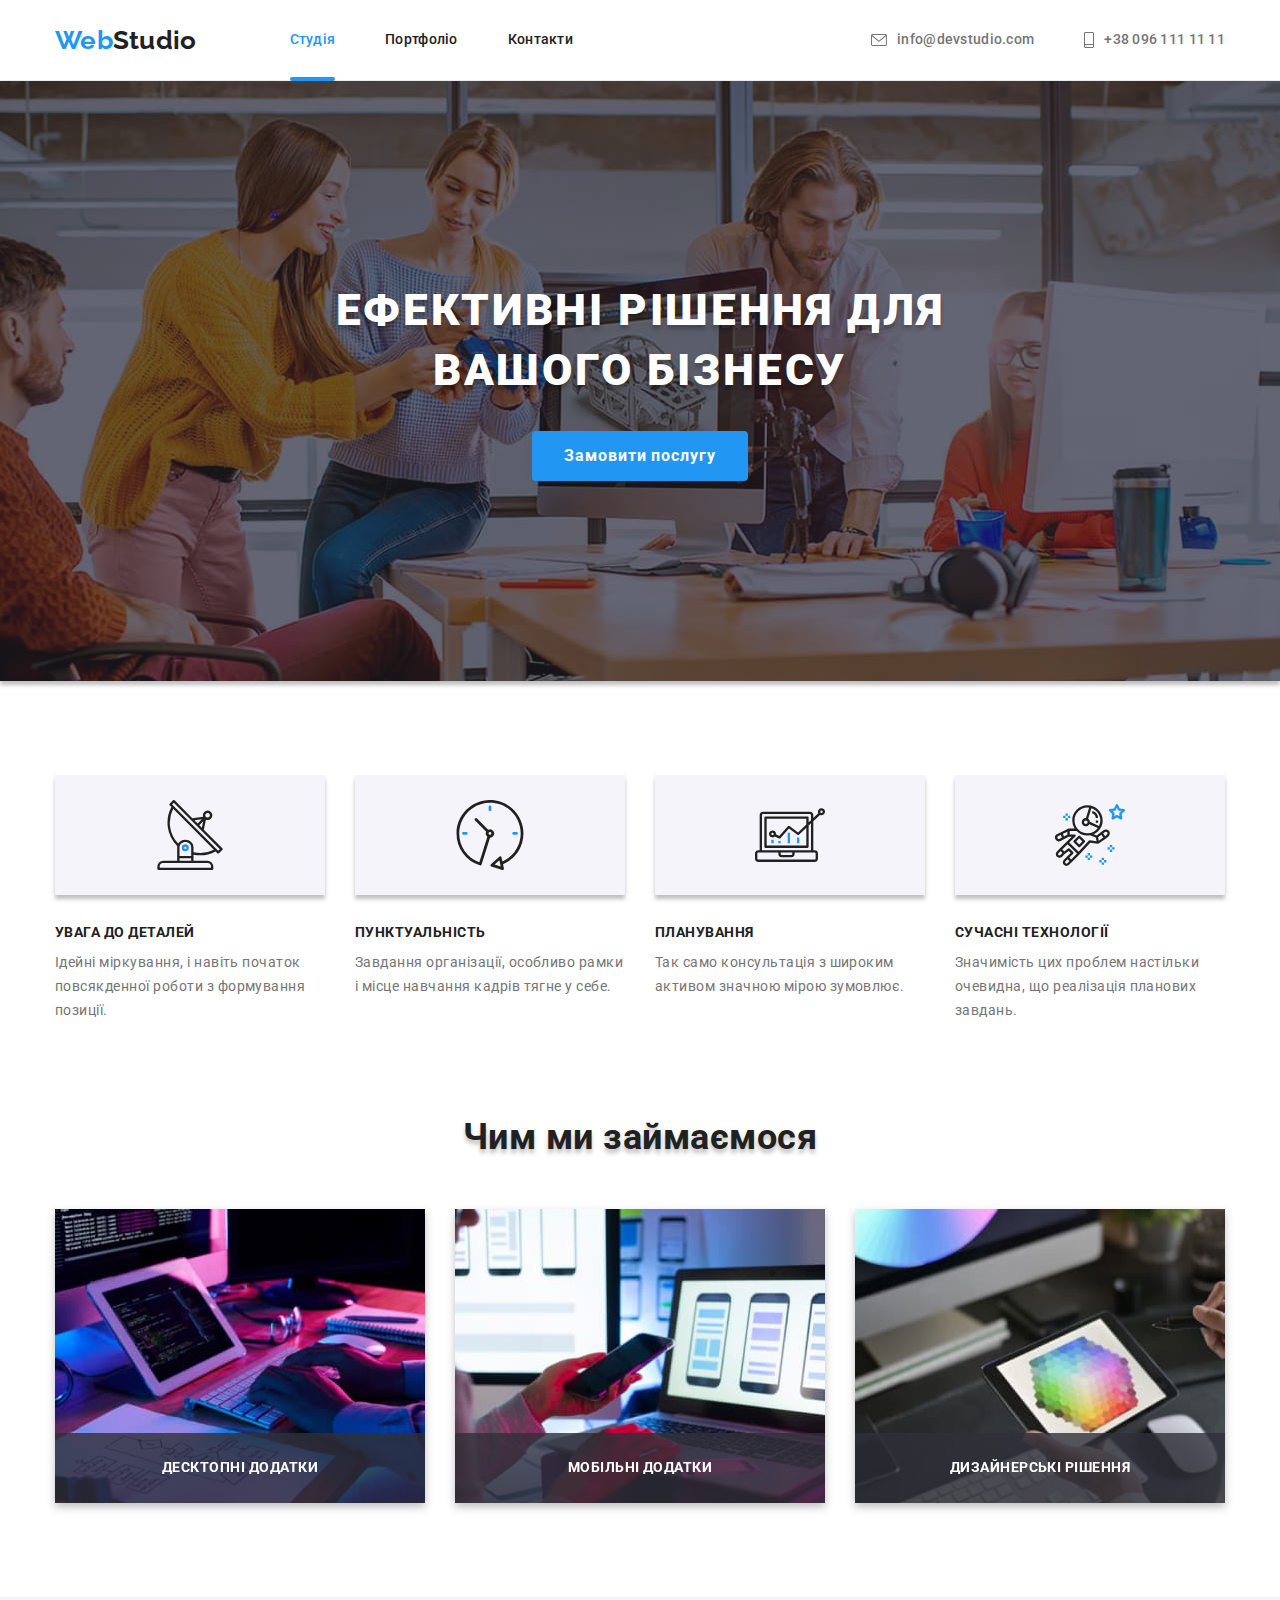
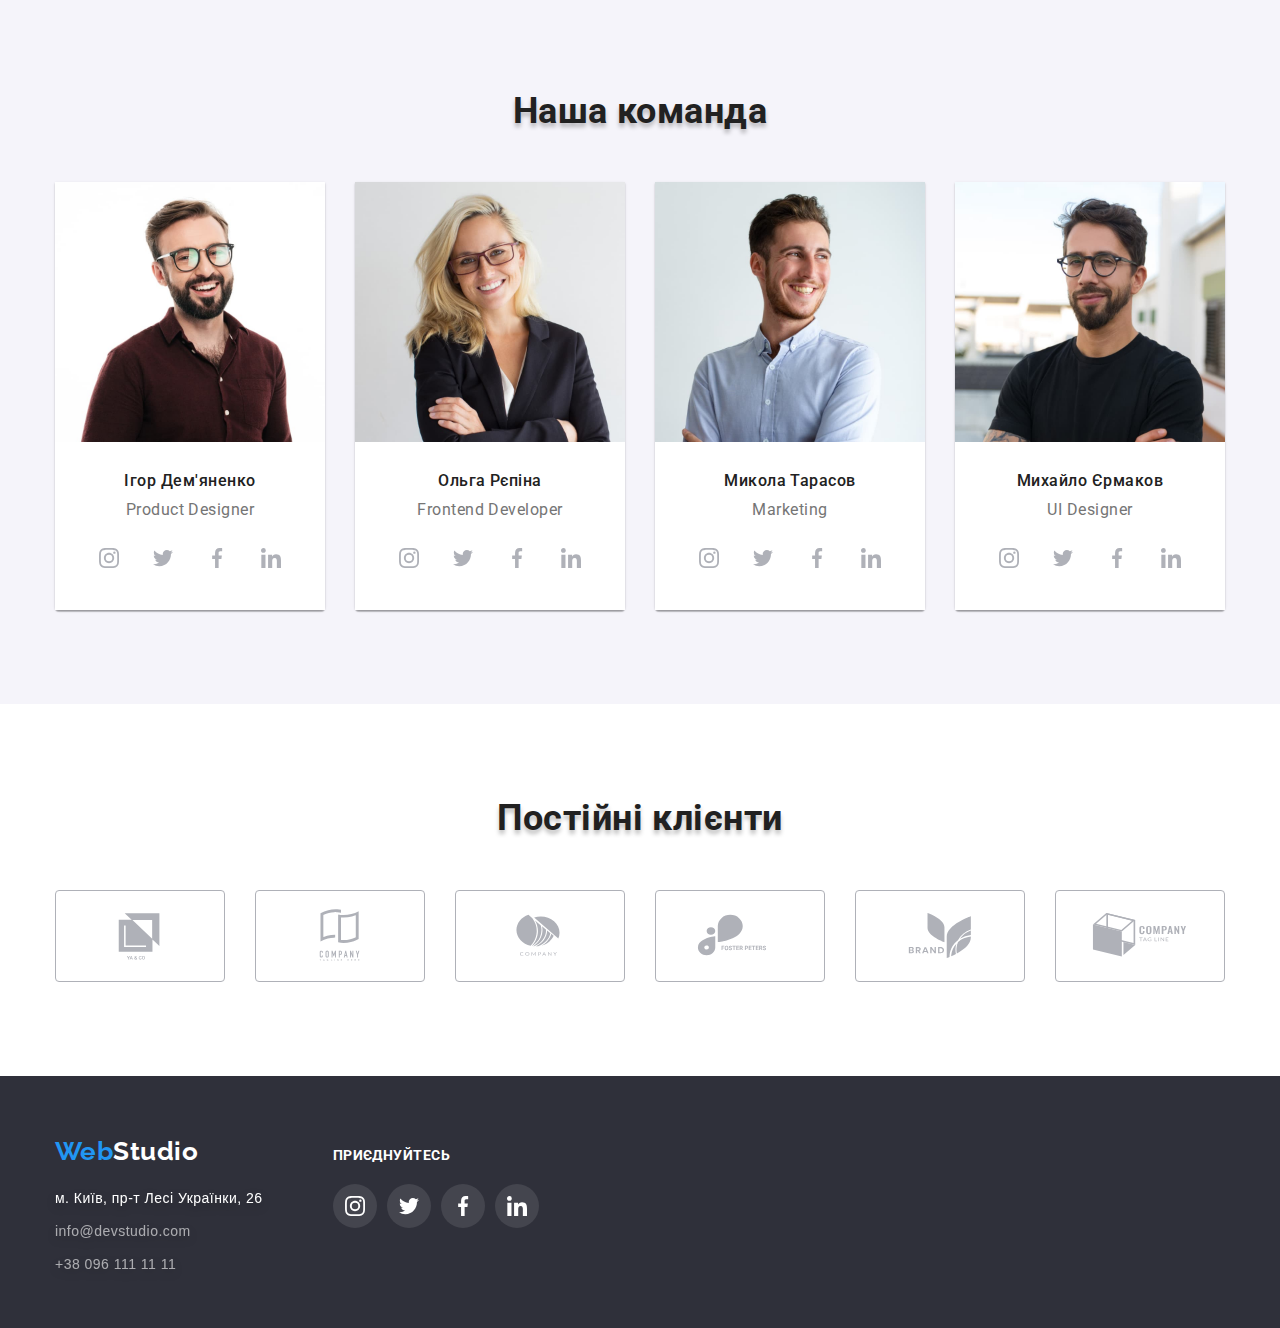
==== index.html @ 57068b39 "Initial commit" ====
<!DOCTYPE html>
<html lang="uk">

<head>
    <meta charset="UTF-8">
    <meta http-equiv="X-UA-Compatible" content="IE=edge">
    <meta name="viewport" content="width=device-width, initial-scale=1.0">
    <title>WebStudio</title>
    <link href="https://fonts.googleapis.com/css2?family=Raleway:wght@700&family=Roboto:wght@400;500;700;900&display=swap" rel="stylesheet">
    <link rel="stylesheet" href="https://cdnjs.cloudflare.com/ajax/libs/modern-normalize/1.1.0/modern-normalize.min.css">
    <link rel="stylesheet" href="./css/styles.css">
</head>

<body class="body">

    <!-- header -->
    <header class="header page-header">
        <div class="container main-header">
        <nav class="header-nav">
            <a href="index.html" lang="en" class="logo logo-header link"> <span class="logo-color">Web</span>Studio</span> </a>
            <ul class="header-list list">
                <li class="item"><a href="index.html" class="nav-link link current"> Студія </a> </li>
                <li class="item"><a href="portfolio.html" class="nav-link link"> Портфоліо </a> </li>
                <li class="item"><a href="" class="nav-link link"> Контакти </a> </li>
            </ul>
        </nav>

        <ul class="header-contact list">
            <li class="header-address">
                <a class="address-link link" href="mailto:info@devstudio.com"> <svg class="address-picture" width="16px" height="12px"> <use href="./images/icons.svg#icon-envelope-1"></use></svg> info@devstudio.com </a> 
            </li>
            <li class="header-address"> <a class="address-link link" href="tel:+380961111111"> <svg class="address-picture" width="10px" height="16px"> <use href="./images/icons.svg#icon-smartphone-1"> </use></svg> +38 096 111 11 11 </a> </li>
        </ul>
        </div>
    </header>

    <!-- main -->
    <main>

        <!-- hero section-->
        <section class="hero overlay">
                <h1 class="hero-title"> Ефективні рішення для вашого бізнесу </h1>
                <button class="button button-studio" type="button" data-modal-open> Замовити послугу </button>
                <div class="backdrop is-hidden" data-modal> 
                    <div class="modal"> 
                        <button data-modal-close class="icon-button"> <svg class="hero-button">
                            <use  href="./images/icons.svg#icon-close"> </use>
                        </svg> </button>
                    </div>
                </div>
        </section>
           
        <!-- feature section-->
        <section class="section">
            <div class="container">
            <h2 class="visually-hidden" > Особливості </h2>

            <ul class="features-list list">
                <li>
                    <div class="features-icon">
                        <svg class="icons-features"> 
                            <use href="./images/icons.svg#icon-antenna" ></use>
                        </svg>
                    </div>
                    <h3 class="section-title title"> УВАГА ДО ДЕТАЛЕЙ </h3>
                    <p class="features-text"> Ідейні міркування, і навіть початок повсякденної роботи з формування позиції.</p>
                </li>

                <li>
                    <div class="features-icon"> 
                        <svg class="icons-features"> 
                            <use href="./images/icons.svg#icon-clock" ></use>
                        </svg>
                    </div>
                    <h3 class="section-title title"> ПУНКТУАЛЬНІСТЬ </h3>
                    <p class="features-text"> Завдання організації, особливо рамки і місце навчання кадрів тягне у себе.</p>
                </li>

                <li>
                    <div class="features-icon"> 
                        <svg class="icons-features"> 
                            <use href="./images/icons.svg#icon-diagram" ></use>
                        </svg>
                    </div>
                    <h3 class="section-title title"> ПЛАНУВАННЯ </h3>
                    <p class="features-text"> Так само консультація з широким активом значною мірою зумовлює.</p>
                </li>

                <li>
                    <div class="features-icon"> 
                        <svg class="icons-features"> 
                            <use href="./images/icons.svg#icon-astronaut" ></use>
                        </svg>
                    </div>
                    <h3 class="section-title title"> СУЧАСНІ ТЕХНОЛОГІЇ </h3>
                    <p class="features-text"> Значимість цих проблем настільки очевидна, що реалізація планових завдань.</p>
                </li>
            </ul>
        </div>
        </section>

        <!-- what_we_do section-->
        <section class="section nopadding">
            <div class="container">
            <h2 class="title title-section"> Чим ми займаємося </h2>

            <ul class="list example-section">
                <li class="example-list"> 
                    <div class="card-thumb"> 
                        <img src="./images/studio/what_we_do/box1/box1.jpg" alt="програмування" width="370"> 
                        <div class="example-thumb first-thumb">
                            <p class="text-thumb">Десктопні додатки</p>
                        </div>
                    </div>
                </li>
                <li class="example-list"> <img src="./images/studio/what_we_do/box2/box2.jpg" alt="веб-дизайн" width="370">   
                    <div class="example-thumb second-thumb">
                        <p class="text-thumb">Мобільні додатки</p>
                    </div> </li>
                <li class="example-list"> <img src="./images/studio/what_we_do/box3/box3.jpg" alt="створення веб-продуктів" width="370">
                    <div class="example-thumb last-thumb">
                        <p class="text-thumb">Дизайнерські рішення</p>
                    </div>
                </li>
            </ul>
        </div>
        </section>

        <!-- team section-->
        <section class="section section-team">
            <div class="container cards-list-item">
                <h2 class="title title-section"> Наша команда </h2>
                <ul class="cards-list list">
                    <li class="cards-item"> 
                        <img class="cards-image" src="./images/studio/our_team/team_card1/card1.jpg" alt="" width="270">
                       <div class="cards-team"> 
                            <h3 class="title"> Ігор Дем'яненко </h3>
                            <p lang="en" class="card-text"> Product Designer </p>
                            <ul class="list cards-icon">
                                <li class="icon-link"> 
                                    <a class="link link-icon" href=""> 
                                        <svg class="social-link"> 
                                            <use href="./images/icons.svg#icon-instagram" ></use>
                                        </svg>
                                    </a> 
                                </li>
                                <li class="icon-link"> 
                                    <a class="link link-icon" href=""> 
                                        <svg class="social-link"> 
                                            <use href="./images/icons.svg#icon-twitter" ></use>
                                        </svg>
                                    </a> 
                                </li>
                                <li class="icon-link"> 
                                    <a class="link link-icon" href="">  
                                        <svg class="social-link"> 
                                            <use href="./images/icons.svg#icon-facebook" ></use>
                                        </svg>
                                    </a>
                                </li>
                                <li class="icon-link"> 
                                    <a class="link link-icon" href=""> 
                                        <svg class="social-link"> 
                                            <use href="./images/icons.svg#icon-linkedin" ></use>
                                        </svg>
                                    </a>
                                </li>
                            </ul>
                        </div>
                    </li>

                    <li class="cards-item"> <img class="cards-image src=" src="./images/studio/our_team/team_card2/card2.jpg" alt="" width="270">
                        <div class="cards-team">
                            <h3 class="title"> Ольга Рєпіна </h3>
                            <p lang="en" class="card-text"> Frontend Developer </p>
                            <ul class="list cards-icon">
                                <li class="icon-link"> 
                                    <a class="link link-icon" href=""> 
                                        <svg class="social-link"> 
                                            <use href="./images/icons.svg#icon-instagram" ></use>
                                        </svg>
                                    </a> 
                                </li>
                                <li class="icon-link"> 
                                    <a class="link link-icon" href=""> 
                                        <svg class="social-link"> 
                                            <use href="./images/icons.svg#icon-twitter" ></use>
                                        </svg>
                                    </a> 
                                </li>
                                <li class="icon-link"> 
                                    <a class="link link-icon" href="">  
                                        <svg class="social-link"> 
                                            <use href="./images/icons.svg#icon-facebook" ></use>
                                        </svg>
                                    </a>
                                </li>
                                <li class="icon-link"> 
                                    <a class="link link-icon" href=""> 
                                        <svg class="social-link"> 
                                            <use href="./images/icons.svg#icon-linkedin" ></use>
                                        </svg>
                                    </a>
                                </li>
                            </ul>
                        </div>
                    </li>

                    <li class="cards-item"> <img class="cards-image src=" src="./images/studio/our_team/team_card3/card3.jpg" alt="" width="270">
                         <div class="cards-team">
                            <h3 class="title"> Микола Тарасов </h3>
                            <p lang="en" class="card-text"> Marketing </p>
                            <ul class="list cards-icon">
                                <li class="icon-link"> 
                                    <a class="link link-icon" href=""> 
                                        <svg class="social-link"> 
                                            <use href="./images/icons.svg#icon-instagram" ></use>
                                        </svg>
                                    </a> 
                                </li>
                                <li class="icon-link"> 
                                    <a class="link link-icon" href=""> 
                                        <svg class="social-link"> 
                                            <use href="./images/icons.svg#icon-twitter" ></use>
                                        </svg>
                                    </a> 
                                </li>
                                <li class="icon-link"> 
                                    <a class="link link-icon" href="">  
                                        <svg class="social-link"> 
                                            <use href="./images/icons.svg#icon-facebook" ></use>
                                        </svg>
                                    </a>
                                </li>
                                <li class="icon-link"> 
                                    <a class="link link-icon" href=""> 
                                        <svg class="social-link"> 
                                            <use href="./images/icons.svg#icon-linkedin" ></use>
                                        </svg>
                                    </a>
                                </li>
                            </ul>
                        </div>
                    </li>

                    <li class="cards-item"> <img class="cards-image src=" src="./images/studio/our_team/team_card4/card4.jpg" alt="" width="270">
                        <div class="cards-team">
                            <h3 class="title"> Михайло Єрмаков </h3>
                            <p lang="en" class="card-text"> UI Designer </p>
                            <ul class="list cards-icon">
                                <li class="icon-link"> 
                                    <a class="link link-icon" href=""> 
                                        <svg class="social-link"> 
                                            <use href="./images/icons.svg#icon-instagram" ></use>
                                        </svg>
                                    </a> 
                                </li>
                                <li class="icon-link"> 
                                    <a class="link link-icon" href=""> 
                                        <svg class="social-link"> 
                                            <use href="./images/icons.svg#icon-twitter" ></use>
                                        </svg>
                                    </a> 
                                </li>
                                <li class="icon-link"> 
                                    <a class="link link-icon" href="">  
                                        <svg class="social-link"> 
                                            <use href="./images/icons.svg#icon-facebook" ></use>
                                        </svg>
                                    </a>
                                </li>
                                <li class="icon-link"> 
                                    <a class="link link-icon" href=""> 
                                        <svg class="social-link"> 
                                            <use href="./images/icons.svg#icon-linkedin" ></use>
                                        </svg>
                                    </a>
                                </li>
                            </ul>
                        </div>
                    </li>
                </ul>
            </div>
        </section>

        <!-- client-section -->
        <section class="section section-client">
            <div class="container"> 
                <h2 class="client-title title-section title"> Постійні клієнти </h2>    
                <ul class="client-icon list">
                    <li class="icon-list"> 
                        <a class="client-icon-link" href="">
                            <svg class="client-item"> 
                                <use href="./images/icons.svg#icon-logo"></use>
                            </svg> 
                        </a>
                        </li>
                        <li class="icon-list"> 
                            <a class="client-icon-link" href="">
                                <svg class="client-item"> 
                                    <use href="./images/icons.svg#icon-logo-1"></use>
                                </svg> 
                            </a>
                        </li>
                        <li class="icon-list"> 
                            <a class="client-icon-link" href="">
                                <svg class="client-item"> 
                                    <use href="./images/icons.svg#icon-logo-2"></use>
                                </svg> 
                            </a>
                        </li>
                        <li class="icon-list"> 
                            <a class="client-icon-link" href="">
                                <svg class="client-item"> 
                                    <use href="./images/icons.svg#icon-logo-3"></use>
                                </svg> 
                            </a>
                        </li>
                        <li class="icon-list"> 
                            <a class="client-icon-link" href="">
                                <svg class="client-item"> 
                                    <use href="./images/icons.svg#icon-logo-4"></use>
                                </svg> 
                            </a>
                        </li>
                        <li class="icon-list"> 
                            <a class="client-icon-link" href="">
                                <svg class="client-item"> 
                                    <use href="./images/icons.svg#icon-logo-5"></use>
                                </svg> 
                            </a>
                        </li>
                </ul>        
            </div>
    </main>

    <!-- footer -->
    <footer class="footer">
        <div class="container container-footer">
            <div>
                <a href="./index.html" class="logo link"> <span class="logo-color">Web</span>Studio </a>
                <address class="adress">
                    <ul class="address-list list">
                        <li> <a class="address-map link" href="https://goo.gl/maps/RR3H3Hqk2sEJXV397" target="_blank"
                                rel="noopener noreferrer nofollow">
                                м. Київ, пр-т Лесі Українки, 26 </a>
                        </li>
                        <li> <a class="address-contact link" href="mailto:info@devstudio.com" target="_blank"
                                rel="noopener noreferrer nofollow">
                                info@devstudio.com </a>
                        </li>
                        <li> <a class="address-contact link" href="tel:+380961111111"> +38 096 111 11 11 </a> </li>
                    </ul>
                </address>
            </div>
            <div class="footer-social">
                <strong class="footer-title"> приєднуйтесь </strong>
                <ul class="list cards-icon">
                    <li class="icon-link"> 
                        <a class="link link-icon" href=""> 
                            <svg class="social-link"> 
                                <use href="./images/icons.svg#icon-instagram" ></use>
                            </svg>
                        </a> 
                    </li>
                    <li class="icon-link"> 
                        <a class="link link-icon" href=""> 
                            <svg class="social-link"> 
                                <use href="./images/icons.svg#icon-twitter" ></use>
                            </svg>
                        </a> 
                    </li>
                    <li class="icon-link"> 
                        <a class="link link-icon" href="">  
                            <svg class="social-link"> 
                                <use href="./images/icons.svg#icon-facebook" ></use>
                            </svg>
                        </a>
                    </li>
                    <li class="icon-link"> 
                        <a class="link link-icon" href=""> 
                            <svg class="social-link"> 
                                <use href="./images/icons.svg#icon-linkedin" ></use>
                            </svg>
                        </a>
                    </li>
                </ul>
            </div>
       </div>
    </footer>
    <script src="./js/modal.js"></script>
</body>

</html>
---- css/styles.css ----
:root {
    /* Политра цветов */
    --primary-text-color: #757575;
    --title-text-color: #212121;
    --accent-color: #2196F3;
    --white-color: #FFFFFF;
    --background-portfolio: #F5F5F5;
    --white-color-next: #EEEEEE;
    --also-white: #F5F4FA;
    --black-color: #000000;
    --background-footer-header: #2F303A;
    --line-header-line: #ECECEC;
}

/* общие */
.list {
    list-style: none;
    margin: 0;
    padding: 0;
}

.link {
    text-decoration: none;
}   

.link-example {
    color: var(--primary-text-color);
    display: block;
    transition: box-shadow 250ms cubic-bezier(0.4, 0, 0.2, 1); 
}

.link-example:hover,
.link-example:focus {
    box-shadow: 0px 1px 1px rgba(0, 0, 0, 0.12), 0px 4px 4px rgba(0, 0, 0, 0.06), 1px 4px 6px rgba(0, 0, 0, 0.16);
}

.link-example:hover .backdrop-card,
.link-example:focus .backdrop-card {
transform: translateY(0%);
}


body {
    background: var(--white-color);
    color: var(--primary-text-color);
   
    font-family: Roboto, sans-serif;
    letter-spacing: 0.03em;
}

h1, h2, h3, h4, h5, h6 {
    margin: 0;
}

p {
    margin: 0;
}

.visually-hidden {
    position: absolute;
    width: 1px;
    height: 1px;
    margin: -1px;
    border: 0;
    padding: 0;
    
    white-space: nowrap;
    clip-path: inset(100%);
    clip: rect(0 0 0 0);
    overflow: hidden;
  }

/* logo  */
.logo {
    color: var(--white-color);
    font-family: Raleway, sans-serif;
    font-weight: 700;
    font-size: 26px;
    line-height: 1.19;
    transition: text-shadow 250ms cubic-bezier(0.4, 0, 0.2, 1);
}

.logo:hover,
.logo:focus {
    text-shadow: 0px 4px 4px rgba(0, 0, 0, 0.25);
}

.logo-color {
    color: var(--accent-color);
}

.logo-header {
    color: var(--title-text-color);
    margin-right: 93px;
}

/* button */
.button {
    color: var(--white-color);
    background-color: var(--accent-color);
    cursor: pointer;
    border-radius: 4px;
    border: none;
    padding: 10px 32px;

    font-family: inherit;
    font-weight: 700;
    font-size: 16px;
    line-height: 1.87;
    letter-spacing: 0.06em;
    min-width: 216px;
    text-align: center;

    /* ПОХОДУ НАЙДО УКАЗАТЬ СТРОЧНО-БЛОЧНІЙ ЕЛЕМЕНТ, ДИВОМ ОБЕРНУТЬ СТРОЧНУЮ КНОПКУ? */
}

.button-primary {
    background-color: var(--also-white);
    color: var(--title-text-color);
    cursor: pointer;

    font-family: inherit; 
    font-family: Roboto, sans-serif;
    font-weight: 500;
    font-size: 16px;
    line-height: 1.62;
    border-radius: 4px;
    padding: 6px 22px;
    border: none;
    margin-left: 8px;
    display: block;

    transition: color 250ms cubic-bezier(0.4, 0, 0.2, 1),
                background-color 250ms cubic-bezier(0.4, 0, 0.2, 1),
                box-shadow 250ms cubic-bezier(0.4, 0, 0.2, 1);
}

.first-primary-button {
    margin-left: 0px;
}

/* .filters-button:nth-child(3) {
    min-width: 73px;
}
.button-primary:nth-child(2) {
    min-width: 125px;
}
.button-primary:nth-child(3) {
    width: 112px;
}
.button-primary:nth-child(4) {
    min-width: 103px;
}
.button-primary:nth-child(5) {
    min-width: 130px;
} */

.button-primary:hover, 
.button-primary:focus {
    color: var(--white-color);
    background-color: var(--accent-color);
    box-shadow: 0px 1px 1px rgba(0, 0, 0, 0.12), 0px 4px 4px rgba(0, 0, 0, 0.06), 1px 4px 6px rgba(0, 0, 0, 0.16);
}

/* Web-Studio */
.container {
    width: 1200px;
    padding-left: 15px;
    padding-right: 15px;
    margin-left: auto;
    margin-right: auto;
    
}

/* header */
.header {  
    font-weight: 500;
    font-size: 14px;
    line-height: 1.14;
    letter-spacing: 0.02em;
    border-bottom: 1px solid #ECECEC;
}
 
.header-nav {
    display: flex;
    align-items: center;
}

.main-header {
    display: flex; 
}

.header-list {
    display: flex;
}

.header-list .item {
    margin-right: 50px;
}

.header-list .item:last-child {
    margin-right: 0px;
}

.header .current {
    color: var(--accent-color)
}

.item {
    position: relative;
}

.header .current::after { 
    position: absolute;
    border: 2px solid var(--accent-color);
    width: 100%;
    content: " ";
    border-radius: 2px;
    left: 0;
    bottom: -1px;
}

.nav-link:hover,
.nav-link:focus {
    color: var(--accent-color);
    text-shadow: 0px 4px 4px rgba(0, 0, 0, 0.25);
}

.nav-link {
    color: var(--title-text-color);
    display: block;
    padding-top: 32px;
    padding-bottom: 32px;

    transition: color 250ms cubic-bezier(0.4, 0, 0.2, 1),
    text-shadow 250ms cubic-bezier(0.4, 0, 0.2, 1);
}

.header-contact {
    display: flex;
    margin-left: auto;
}

.header-contact li+li {
    margin-left: 50px;
}

.address-link {
    display: flex;
    padding-top: 32px;
    padding-bottom: 32px;
    align-items: center;
    justify-content: center;
    color: var(--primary-text-color);

    transition: color 250ms cubic-bezier(0.4, 0, 0.2, 1),
                fill 250ms cubic-bezier(0.4, 0, 0.2, 1),
                text-shadow 250ms cubic-bezier(0.4, 0, 0.2, 1);
}

.address-picture {
    margin-right: 10px;
    fill: currentColor;
}

.address-link:hover,
.address-link:focus {
    fill: var(--accent-color);
    color: var(--accent-color);
    text-shadow: 0px 4px 4px rgba(0, 0, 0, 0.25);
}

.icon-button {
    width: 30px;
    height: 30px;

    border: 1px solid rgba(0, 0, 0, 0.1);
    border-radius: 50%;
    
    display: flex;
    align-items: center;
    justify-content: center;
    background-color: var(--white-color);

    transition: box-shadow 250ms cubic-bezier(0.4, 0, 0.2, 1);
}

.icon-button:hover,
.icon-button:focus {
    box-shadow: 0px 1px 3px rgba(0, 0, 0, 0.12), 0px 1px 1px rgba(0, 0, 0, 0.14), 0px 2px 1px rgba(0, 0, 0, 0.2);
}

.hero-button {
    width: 30px;
    height: 30px;
}

/* main-studio */

.section .nomargin {
    margin-top: 0px;
}

.section {
    padding-bottom: 94px;
    padding-top: 94px; 
}

/* hero-section */

.hero {
    background-color: var(--background-footer-header);
    height: 600px;
    text-align: center;
    padding-top: 200px;
    padding-bottom: 200px;
    box-shadow: 0px 4px 4px rgba(0, 0, 0, 0.25);
}

.overlay {
    max-width: 1600px;
    min-height: 600px;
    margin-left: auto;
    margin-right: auto;
    background-image: linear-gradient(
        to right,
        rgba(47, 48, 58, 0.4),
        rgba(47, 48, 58, 0.4)
    ),
    url("../images/photo_hero.jpg");
    background-repeat: no-repeat;
    background-position: center;
    background-size: cover;
    
}

.hero .hero-title {

    font-family: Roboto, sans-serif;
    color: var(--white-color);
   
    font-weight: 900;
    font-size: 44px;
    line-height: 1.36;
    letter-spacing: 0.06em;
    text-transform: uppercase; 
    
    margin-left: auto;
    margin-right: auto;
    max-width: 696px;
    margin-top: 0;
    margin-bottom: 30px;

    text-shadow: 0px 4px 4px rgba(0, 0, 0, 0.25);
}


.button-studio {
    transition: filter 250ms cubic-bezier(0.4, 0, 0.2, 1);;
}

.button-studio:hover,
.button-studio:focus {
    filter: drop-shadow(0px 4px 4px rgba(0, 0, 0, 0.25));
}

/* features */

.features-icon {
    display: flex;
    align-items: center;
    justify-content: center;
    background-color: var(--also-white);
    width: 270px;
    height: 120px;
    margin-bottom: 30px;
    box-shadow: 0px 4px 4px rgba(0, 0, 0, 0.25);
}

.icons-features {
    width: 70px;
    height: 70px;
}

.features-list .title {
    color: var(--title-text-color);
    font-weight: 700;
    font-size: 14px;
    line-height: 1.14;
    text-transform: uppercase;
}

.features-text {
font-size: 14px;
line-height: 1.71;
margin: 0;
}

.section-title {
    margin-top: 0;
    margin-bottom: 10px;
}


.features-list {
    display: flex;
}

.features-list li {
    min-width: 270px;
}

.features-list li+li {
    margin-left:30px;
}

/*  what_we_do section */

.nopadding {
    padding-top: 0px;
}

.section .title-section {
    color: var(--title-text-color);
    font-weight: 700;
    font-size: 36px;
    line-height: 1.16;
    text-align: center;

    margin-top: 0;
    margin-bottom: 50px;

    text-shadow: 0px 4px 4px rgba(0, 0, 0, 0.25);
}

.example-section {
    display: flex;
}
.example-section li+li {
    margin-left: 30px;
}

.example-section img {
    display: block;
}

.example-list {
    filter: drop-shadow(0px 4px 4px rgba(0, 0, 0, 0.25));
}

.example-thumb {
    position: absolute;
    left: 0;
    bottom: 0px;
    background-color: rgba(47, 48, 58, 0.8);
    height: 70px;
    width: 100%;
}

.first-thumb {
    display: flex;
    justify-content: center;
    align-items: center;
}

.second-thumb {
    display: flex;
    justify-content: center;
    align-items: center;
}

.last-thumb {
    display: flex;
    justify-content: center;
    align-items: center;
}




.text-thumb {
    color: var(--white-color) ;
    font-weight: 700;
    font-size: 14px;
    line-height: 1.14;
    text-transform: uppercase;
}

/* team section */

.section-team {
    background-color: var(--also-white);
    text-align: center;
}

.cards-list {
display: flex;
}

.cards-list img {
    display: block;
}

.cards-list-item li+li {
    margin-left:30px;    
}

.cards-team {
    padding: 30px 32px 30px 32px;
    background-color: #FFFFFF;
}


.cards-list .title {
    color: var(--title-text-color);
    font-weight: 500;
    font-size: 16px;
    line-height: 1.18;
    margin-bottom: 10px;
}

.card-text {
    font-size: 16px;
    line-height: 1.18;
    text-align: center;
    padding:0;
    margin:0;
    margin-bottom: 16px;
}

.cards-item {
    box-shadow: 0px 1px 3px rgba(0, 0, 0, 0.12), 0px 1px 1px rgba(0, 0, 0, 0.14), 0px 2px 1px rgba(0, 0, 0, 0.2);
border-radius: 0px 0px 4px 4px;
}

.cards-icon {
    display: flex;
}

.link-icon {
    display: flex;
    align-items: center;
    justify-content: center;
    height: 44px;
    width: 44px;
    fill: #AFB1B8;
    border-radius: 50%;

    transition: background-color 250ms cubic-bezier(0.4, 0, 0.2, 1),
                fill 250ms cubic-bezier(0.4, 0, 0.2, 1),
                filter 250ms cubic-bezier(0.4, 0, 0.2, 1);
    
}

.link-icon:hover, 
.link-icon:focus {
    background-color: #2196F3;
    fill: #FFFFFF;
    filter: drop-shadow(0px 4px 4px rgba(0, 0, 0, 0.25));
}

.icon-link {
    width: 44px;
    height: 44px;
}

.cards-icon li+li {
    margin-left: 10px;
}

.social-link {
    width: 20px;
    height: 20px;
    color: currentColor;
}

/* client */

.client-icon {
    display: flex;
    justify-content: space-between;
}

.icon-list:hover,
.icon-list:focus {
    box-shadow: 0px 4px 4px rgba(0, 0, 0, 0.25);
}

.icon-list {
    width: 170px;
    height: 92px;
transition: box-shadow 250ms cubic-bezier(0.4, 0, 0.2, 1);;
}

.client-icon-link {
    display: flex;
    align-items: center;
    height: 92px;
    justify-content: center;

    border: 1px solid #AFB1B8;
    border-radius: 4px;
    color: #AFB1B8;

    transition: color 250ms cubic-bezier(0.4, 0, 0.2, 1),
                fill 250ms cubic-bezier(0.4, 0, 0.2, 1),
                border-color 250ms cubic-bezier(0.4, 0, 0.2, 1);
}

.client-item {
    width: 106px;
    height: 60px;
    fill: currentColor;
}

.client-icon-link:hover,
.client-icon-link:focus {
    color: var(--accent-color);
    fill: var(--accent-color);
    border-color: var(--accent-color);
}


/* main portfolio */

.portfolio-filters {
    display: flex;
    justify-content: center;
    margin-bottom: 50px;
}

.portfolio-list {
    display: flex;
    flex-wrap: wrap;
}

.portfolio-list img {
    display: block;
}

.portfolio-list .card-title {
    color: var(--title-text-color);
    font-weight: 700;
    font-size: 18px;
    line-height: 2;
    letter-spacing: 0.06em;
    margin-top: 0px;
}

.portfolio-card {
    margin-right: 30px;
    margin-bottom: 30px;
}

.cards {
    height: 110px;
}

.portfolio-card:nth-child(3n) {
    margin-right: 0px;
}

.portfolio-card:nth-last-child(-n+3) {
    margin-bottom: 0;
}

.card-title {
    margin-bottom: 4px;
}

.portfolio-card .card-text {
    font-size: 16px;
    line-height: 1.87;
    text-align: left;
}

.portfolio-card .cards {
    padding: 20px 24px;
    border: 1px solid #EEEEEE;
    border-top: none;
}

/* footer */
.container-footer {
    display: flex;
    align-items: baseline;
}

.footer-title {
    color: var(--white-color);
    font-weight: 700;
    font-size: 14px;
    line-height: 1.14;
    text-transform: uppercase;
    display: block;
    margin-bottom: 20px;

}

.footer-social {
    margin-left:70px;
}

.footer {
    background-color: var(--background-footer-header);
    height: 252px;
    padding-top: 60px;
    padding-bottom: 60px;
}

.adress {
    font-style: normal;
    font-family: Robota, sans-serif;
    font-weight: 400;
    font-size: 14px;
    line-height: 1.71;

    margin-top: 20px;
}

.adress li+li {
margin-top: 9px;
}

.address-list {
    filter: drop-shadow(0px 4px 4px rgba(0, 0, 0, 0.25));
}

.address-list .link {
    transition: color 250ms cubic-bezier(0.4, 0, 0.2, 1);
}

.address-list .link:hover,
.address-list .link:focus {
    color: var(--accent-color);
}

.footer .address-map {
    color: var(--white-color);
}

.address-contact {
    color: rgba(255, 255, 255, 0.6);
}

.footer-social .link-icon {
    background-color: rgba(255, 255, 255, 0.1);
    fill: var(--white-color);
}

.footer-social .link-icon:hover,
.footer-social .link-icon:focus {
    background-color: var(--accent-color);
}

.backdrop {
  position: fixed;
  top: 0px;
  left: 0px;
  width: 100%;
  height: 100%;
  background-color: rgba(0, 0, 0, 0.2);
  opacity: 1;

  transition: opacity 250ms cubic-bezier(0.4, 0, 0.2, 1), visibility 250ms cubic-bezier(0.4, 0, 0.2, 1); 
  z-index: 1;

}

.backdrop.is-hidden {
opacity: 0;
pointer-events: none;
visibility: hidden;
}

.backdrop.is-hidden .modal {
    transform: translate(-50%, -50%) scale(1.3);
}

.modal {
    position: absolute;
    left: 50%;
    top: 50%;

    filter: drop-shadow(0px 4px 4px rgba(0, 0, 0, 0.25));

    min-height: 581px;
    min-width: 528px;
    padding: 15px;

    background-color: var(--white-color);

    padding-left: 490px;
    padding-right: 8px;
    padding-top: 8px;
    transform: translate(-50%, -50%) scale(1);
    
    transition: transform 250ms cubic-bezier(0.4, 0, 0.2, 1);
}

.card-thumb {
   position: relative;
   overflow: hidden;
}

.backdrop-card {
    position: absolute;
    top: 0;
    left: 0;

    transform: translateY(105%);

    width: 370px;
    height: 294px;

    background-color: rgba(33, 150, 243, 0.9);
    transition: transform 250ms cubic-bezier(0.4, 0, 0.2, 1);
}

.backdrop-card p {
    font-weight: 400;
    font-size: 18px;
    line-height: 1.55;
    letter-spacing: 0.03em;
    color: #FFFFFF;

    padding: 63px 24px;
}
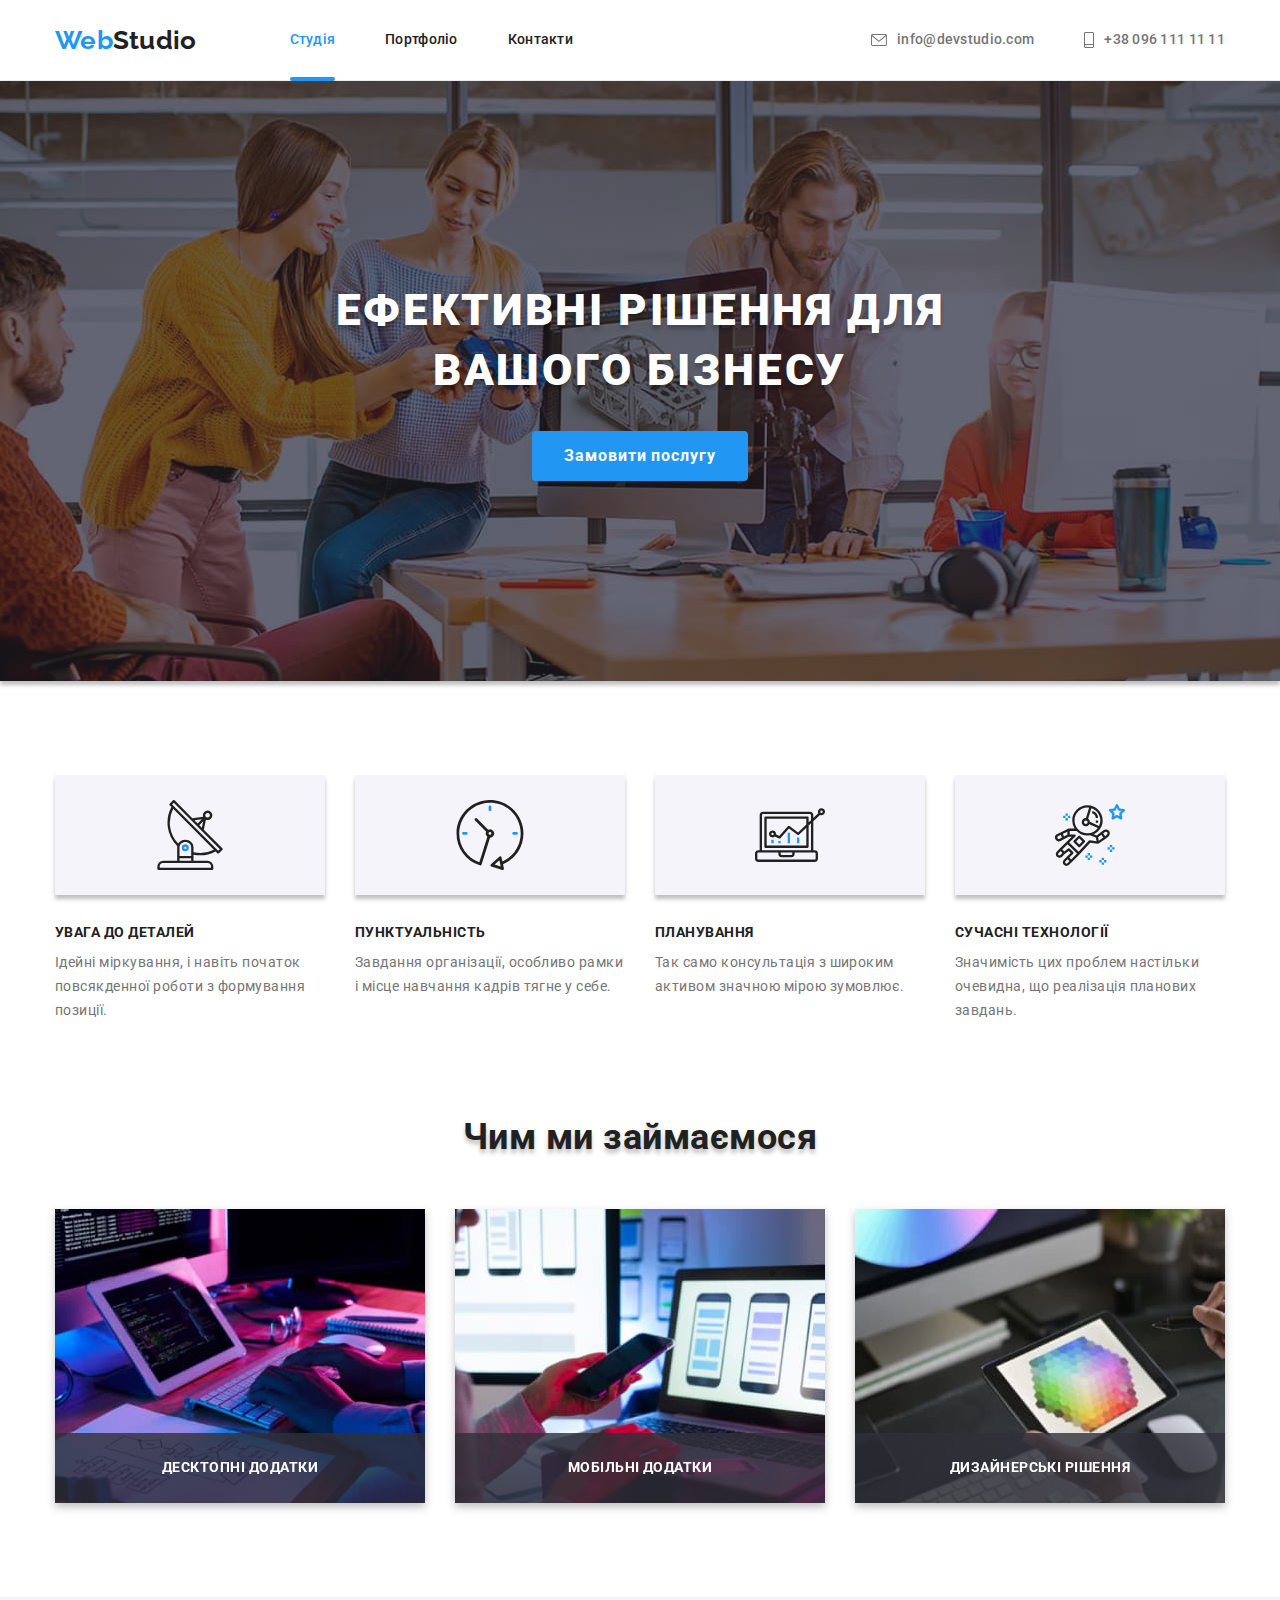
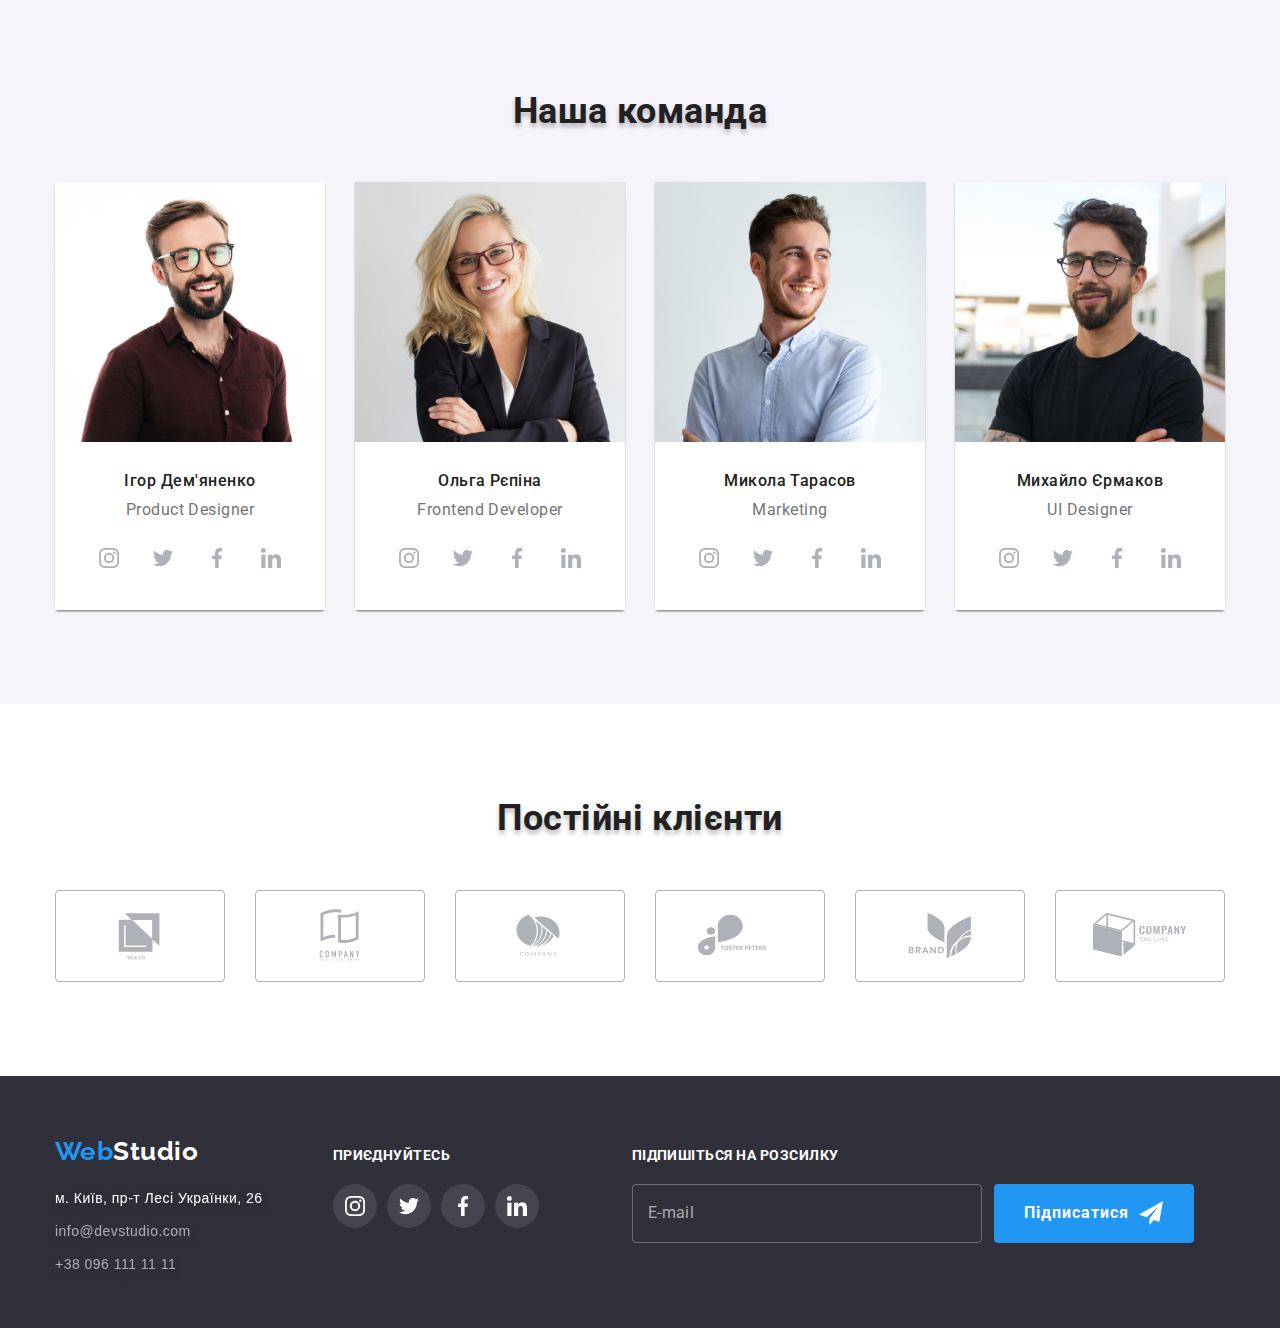
==== commit 2365cf5a: "html" ====
--- a/index.html
+++ b/index.html
@@ -46,6 +46,65 @@
                         <button data-modal-close class="icon-button"> <svg class="hero-button">
                             <use  href="./images/icons.svg#icon-close"> </use>
                         </svg> </button>
+                        <form>
+                        <div class="modal-form">
+                            <strong class="form-title"> Залиште свої дані, ми вам передзвонимо </strong>
+                            
+                            <ul class="inputs-modal">
+                           
+                                <li class="modal-list">
+                                    <label class="form-label unselected"  > Ім'я 
+                                    <input type="name" class="form-input"/>
+                                    <svg class="icon-label">
+                                        <use href="./images/icons.svg#icon-person-black" >
+                                        </use> </svg>
+                                    </label>
+                                </li> 
+                                      
+                                <li class="modal-list">
+                                     <label class="form-label unselected"> Телефон 
+                                    <input type="tel" class="form-input"/>
+                                    <svg class="icon-label">
+                                        <use href="./images/icons.svg#icon-phone-black" >
+                                        </use> </svg>
+                                    </label>
+                                </li> 
+
+                                <li class="modal-list">
+                                     <label class="form-label unselected"> Пошта 
+                                    <input type="email" class="form-input"/>
+                                    <svg class="icon-label">
+                                        <use href="./images/icons.svg#icon-email-black" >
+                                        </use> </svg>
+                                    </label>
+                                </li> 
+
+                                <li class="modal-list modal-list-last"> 
+                                    <label for="comment" class="form-label form-label-comment unselected"> Коментар </label>
+                                    <textarea class="form-comment" name="comment" id="comment" placeholder="Введіть текст" ></textarea>
+                                </li> 
+
+                                <div class="form-checkbox">
+                                    <label  class="modal-checkbox unselected" for="policy">
+                                    <input type="checkbox" name="checkbox" value="checkbox" id="policy" class="checkbox" />
+                                    <span class="checkbox-svg">  
+                                            <svg class="checkbox-icon">
+                                                <use href="./images/icons.svg#icon-icon-check"></use>
+                                            </svg> 
+                                    </span>
+                                    Погоджуюся з розсилкою та приймаю 
+                                    <a class="list checkbox-link" href=""> Умови договору </a>
+                                    </label> 
+                                    
+                                </div>
+                              
+
+                                <button type="submit" class="second-hero-button">Відправити </button>
+                                
+                            </ul>
+                        </form>
+                        </div>
+                    
                     </div>
                 </div>
         </section>
@@ -386,6 +445,21 @@
                     </li>
                 </ul>
             </div>
+
+    <!-- form -->
+    <div class="footer-form"> 
+        <strong class="footer-title"> Підпишіться на розсилку </strong>
+        <div class="footer-send-item">
+            <input type="email" name="mail"  id="mail" class="footer-input" placeholder=" "/>  
+            <label for="mail" class="footer-label"> E-mail </label>
+            <button class="button-footer" type="submit"> Підписатися <svg class="footer-send-icon">
+                <use href="./images/icons.svg#icon-send"></use>
+            </svg> </button>
+         </div>
+    </div>
+    
+</div>
+</footer>
        </div>
     </footer>
     <script src="./js/modal.js"></script>
--- a/css/styles.css
+++ b/css/styles.css
@@ -13,6 +13,7 @@
 }
 
 /* общие */
+
 .list {
     list-style: none;
     margin: 0;
@@ -271,8 +272,12 @@
 }
 
 .icon-button {
+    position: absolute;
     width: 30px;
     height: 30px;
+    top: 8px;
+    right: 8px;
+
 
     border: 1px solid rgba(0, 0, 0, 0.1);
     border-radius: 50%;
@@ -282,17 +287,22 @@
     justify-content: center;
     background-color: var(--white-color);
 
-    transition: box-shadow 250ms cubic-bezier(0.4, 0, 0.2, 1);
+    transition: box-shadow 250ms cubic-bezier(0.4, 0, 0.2, 1), fill 250ms cubic-bezier(0.4, 0, 0.2, 1);
 }
 
 .icon-button:hover,
 .icon-button:focus {
     box-shadow: 0px 1px 3px rgba(0, 0, 0, 0.12), 0px 1px 1px rgba(0, 0, 0, 0.14), 0px 2px 1px rgba(0, 0, 0, 0.2);
+    fill: #2196F3;
 }
 
 .hero-button {
     width: 30px;
     height: 30px;
+}
+
+.icon-button:hover > .hero-button {
+    cursor: pointer;
 }
 
 /* main-studio */
@@ -356,7 +366,7 @@
 
 
 .button-studio {
-    transition: filter 250ms cubic-bezier(0.4, 0, 0.2, 1);;
+    transition: filter 250ms cubic-bezier(0.4, 0, 0.2, 1);
 }
 
 .button-studio:hover,
@@ -701,6 +711,111 @@
     margin-left:70px;
 }
 
+.footer-form {
+    margin-left: 93px;
+    
+}
+
+.button-footer {
+    color: var(--white-color);
+    background-color: var(--accent-color);
+    cursor: pointer;
+    border-radius: 4px;
+    border: none;
+    padding: 10px 28px;
+
+    font-family: inherit;
+    font-weight: 700;
+    font-size: 16px;
+    line-height: 1.87;
+    letter-spacing: 0.06em;
+    min-width: 200px;
+    text-align: center;
+    margin-left: 12px;
+    display: flex;
+    justify-content: center;
+    align-items: center;
+}
+
+.second-hero-button {
+    color: var(--white-color);
+    background-color: var(--accent-color);
+    cursor: pointer;
+    border-radius: 4px;
+    border: none;
+    padding-top: 10px;
+    padding-bottom: 10px;
+    margin-top: 30px;
+
+    font-family: inherit;
+    font-weight: 700;
+    font-size: 16px;
+    line-height: 1.87;
+    letter-spacing: 0.06em;
+    min-width: 200px;
+    text-align: center;
+    margin-left: auto;
+    margin-right: auto;
+    display: flex;
+    justify-content: center;
+    align-items: center;
+}
+
+.button-footer:hover,
+.button-footer:focus {
+    box-shadow: 0px 1px 3px rgba(0, 0, 0, 0.12), 0px 1px 1px rgba(0, 0, 0, 0.14), 0px 2px 1px rgba(0, 0, 0, 0.2);
+}
+
+.footer-send-item {
+display: flex;
+flex-wrap: wrap;
+position: relative;
+}
+
+.footer-send-item input {
+    width: 350px;
+    padding-left: 16px;
+    padding-top: 15px;
+    padding-bottom: 15px;
+    border: 1px solid rgba(255, 255, 255, 0.3);
+    border-radius: 4px;
+    background: border-box;
+}
+
+.footer-send-icon {
+    width: 24px;
+    height: 24px;
+    margin-left: 10px;
+}
+
+.footer-label {
+    position: absolute;
+    top: 50%;
+    left: 16px;
+    opacity: 1;
+    color: rgba(255, 255, 255, 0.6);
+    transform: translateY(-50%);
+    transition: opacity 250ms cubic-bezier(0.4, 0, 0.2, 1);
+}
+
+.footer-input:focus + .footer-label, .footer-input:not(:placeholder-shown) + .footer-label {
+    opacity: 0;
+}
+
+.footer-input:focus {
+    outline: none;
+    border: 1px solid var(--accent-color);
+
+    transition: border 250ms cubic-bezier(0.4, 0, 0.2, 1);
+}
+
+.footer-input {
+    color: var(--white-color);
+    font-family: Robota, sans-serif;
+    font-weight: 400;
+    line-height: 1.71;
+}
+
 .footer {
     background-color: var(--background-footer-header);
     height: 252px;
@@ -753,6 +868,8 @@
     background-color: var(--accent-color);
 }
 
+
+/* Modal */
 .backdrop {
   position: fixed;
   top: 0px;
@@ -785,16 +902,12 @@
     filter: drop-shadow(0px 4px 4px rgba(0, 0, 0, 0.25));
 
     min-height: 581px;
-    min-width: 528px;
-    padding: 15px;
+    width: 528px;
+    padding: 40px;
 
     background-color: var(--white-color);
 
-    padding-left: 490px;
-    padding-right: 8px;
-    padding-top: 8px;
-    transform: translate(-50%, -50%) scale(1);
-    
+    transform: translate(-50%, -50%) scale(1);  
     transition: transform 250ms cubic-bezier(0.4, 0, 0.2, 1);
 }
 
@@ -825,4 +938,200 @@
     color: #FFFFFF;
 
     padding: 63px 24px;
-}+}
+
+.inputs-modal {
+    list-style: none;
+    padding: 0;
+    margin: 0;
+}
+
+.inputs-modal .modal-list {
+    position: relative;
+
+    display: flex;
+    flex-direction: column;
+    margin-bottom: 10px;
+
+}
+
+.modal-checkbox a {
+    color: var(--accent-color);
+}
+
+.modal-checkbox {
+display: flex;
+align-items: center;
+justify-content: center;
+     
+font-weight: 400;
+font-size: 14px;
+line-height: 1.71;
+
+color: var(--primary-text-color)
+} 
+
+.unselected  
+{ -moz-user-select: none;
+  -khtml-user-select: none;
+  -webkit-user-select: none;
+  user-select: none; 
+  
+}
+
+
+.checkbox-link {
+    margin-left: 9px;
+}
+
+.checkbox  {
+    /* -webkit-appearance:none;
+      -moz-appearance:none;
+           appearance:none;
+           position: absolute; */
+
+           position: absolute;
+           width: 1px;
+           height: 1px;
+           margin: -1px;
+           border: 0;
+           padding: 0;
+           
+           white-space: nowrap;
+           clip-path: inset(100%);
+           clip: rect(0 0 0 0);
+           overflow: hidden;
+}
+
+.checkbox:checked + .checkbox-svg {
+    background-color: var(--accent-color);
+    border-color:  var(--accent-color);
+    border: none;
+
+    transition: border-color 250ms cubic-bezier(0.4, 0, 0.2, 1), background-color 250ms cubic-bezier(0.4, 0, 0.2, 1);
+}
+
+
+.checkbox-icon {
+    width: 16px;
+    height: 15px;
+}
+
+.checkbox-svg {
+    width: 16px;
+    height: 15px;
+    display: flex;
+    align-items: center;
+    justify-content: center;
+    border: 2px solid var(--black-color);
+    border-radius: 2px;
+    margin-right: 9px;
+}
+
+
+
+.form-title {
+    display: inline-block;
+    margin-bottom: 10px;
+
+    font-weight: 700;
+    font-size: 20px;
+    line-height: 1.15;
+    text-align: center;
+
+
+    color: #212121;
+}
+
+.form-input {
+    outline: none;
+    margin-top: 4px;
+   
+}
+
+.form-input:focus + svg {
+    fill: #2196F3;
+    transition: fill 250ms cubic-bezier(0.4, 0, 0.2, 1);
+}
+
+.modal-list input:focus-within {
+    outline: none;
+    border: 1px solid var(--accent-color);
+    
+    transition: border 250ms cubic-bezier(0.4, 0, 0.2, 1);
+}
+
+
+.form-label {
+    font-weight: 400;
+    font-size: 12px;
+    line-height: 1.16;
+    letter-spacing: 0.01em;
+
+    color: var(--primary-text-color);
+    text-align: start;
+}
+
+.form-label-comment {
+    margin-bottom: 4px;
+}
+
+.modal-form {
+    width: 448;
+}
+
+.modal-list input {
+   padding: 12px 12px 12px 42px;
+   width: 448px;
+   height: 40px;
+   border: 1px solid rgba(33, 33, 33, 0.2);
+   border-radius: 4px;
+   outline: none;
+}
+
+textarea::placeholder {
+    color: rgba(117, 117, 117, 0.5);
+}
+
+.form-comment {
+    padding: 12px 16px;
+    resize: none;
+    width: 448px;
+    height: 120px;
+    border: 1px solid rgba(33, 33, 33, 0.2);
+    border-radius: 4px;
+}
+
+.form-comment:focus {
+    outline: none;
+    border: 1px solid var(--accent-color);
+
+    transition: border 250ms cubic-bezier(0.4, 0, 0.2, 1);
+}
+
+.inputs-modal .modal-list-last {
+    margin-bottom: 20px;
+}
+
+.icon-label {
+    position: absolute;
+    bottom: 11px;
+    left: 12px;
+
+    width: 18px;
+    height: 18px;
+    fill: #000000;
+
+    /* transform: translateY(-50%); */
+    
+}
+
+
+/* 
+
+- досмотреть видео
+- глянуть тз
+- загрузить на гит и сдать 
+- чекать слайдер
+
+*/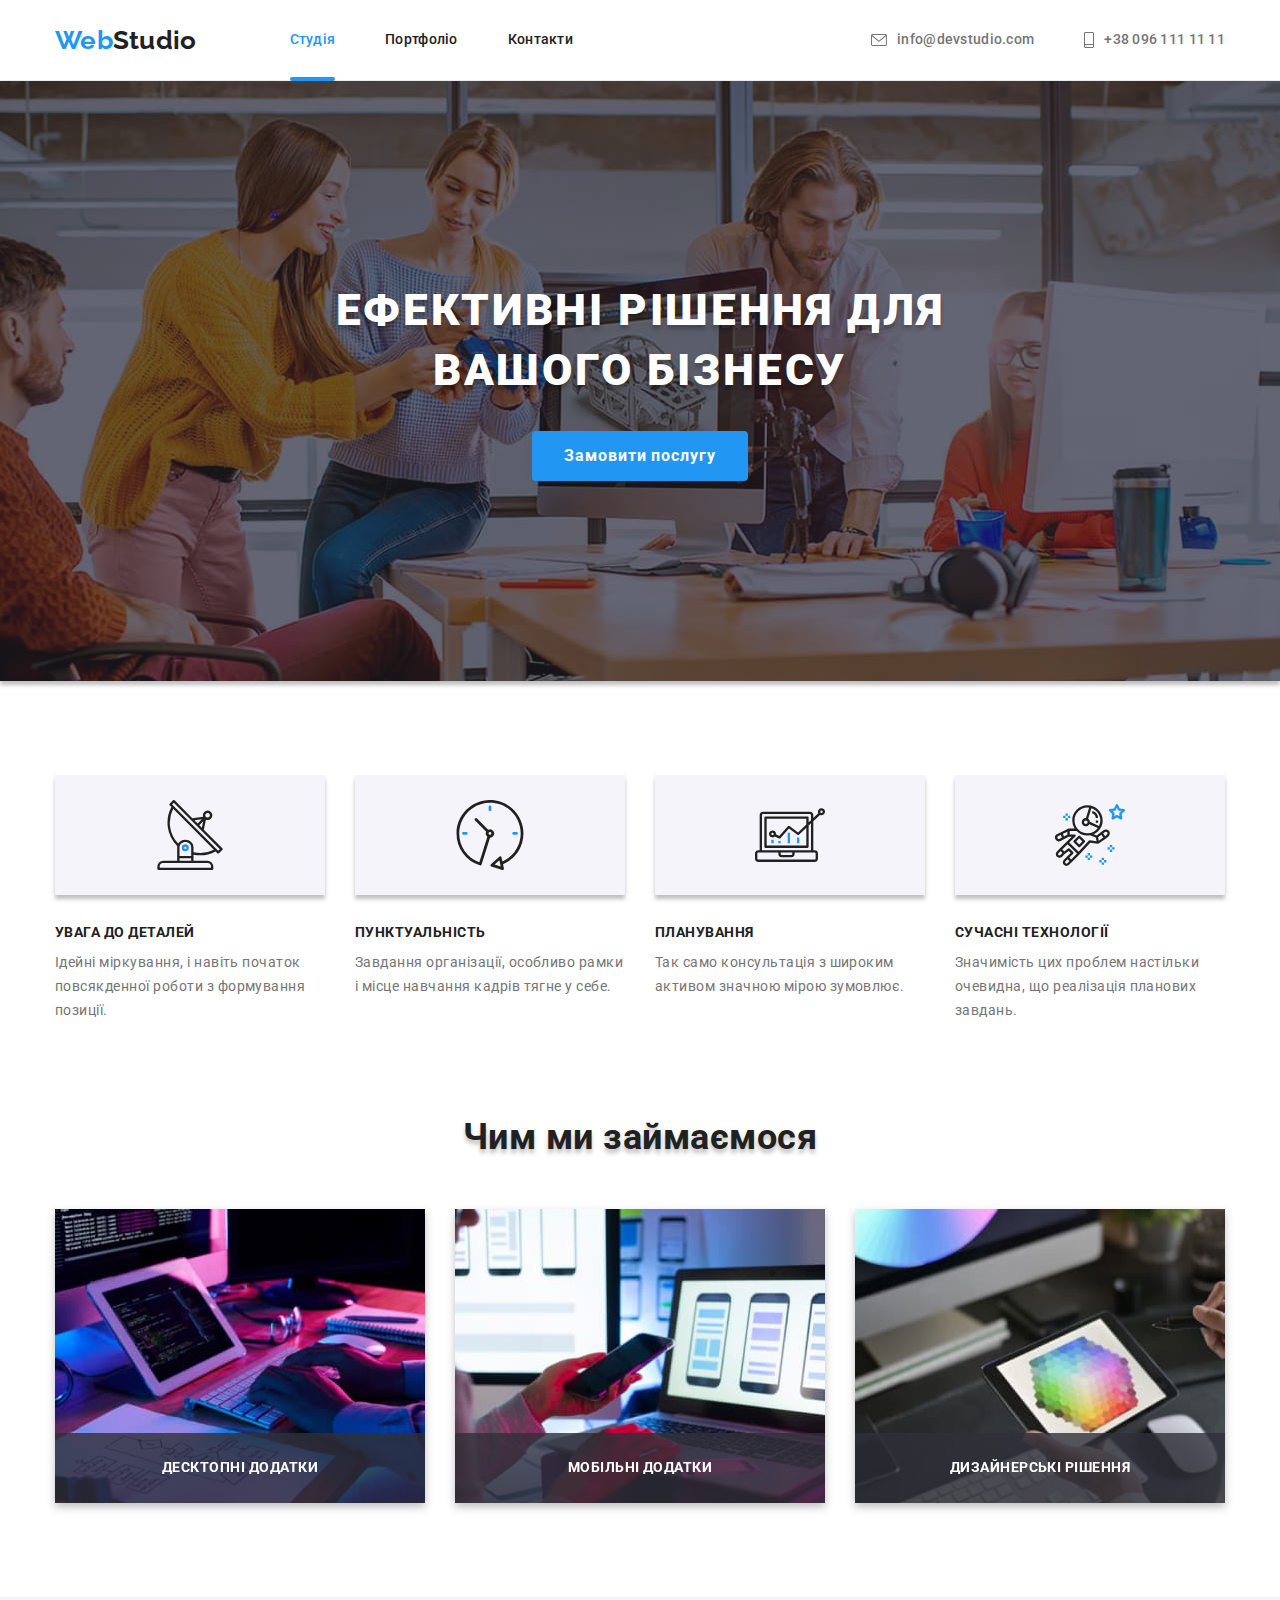
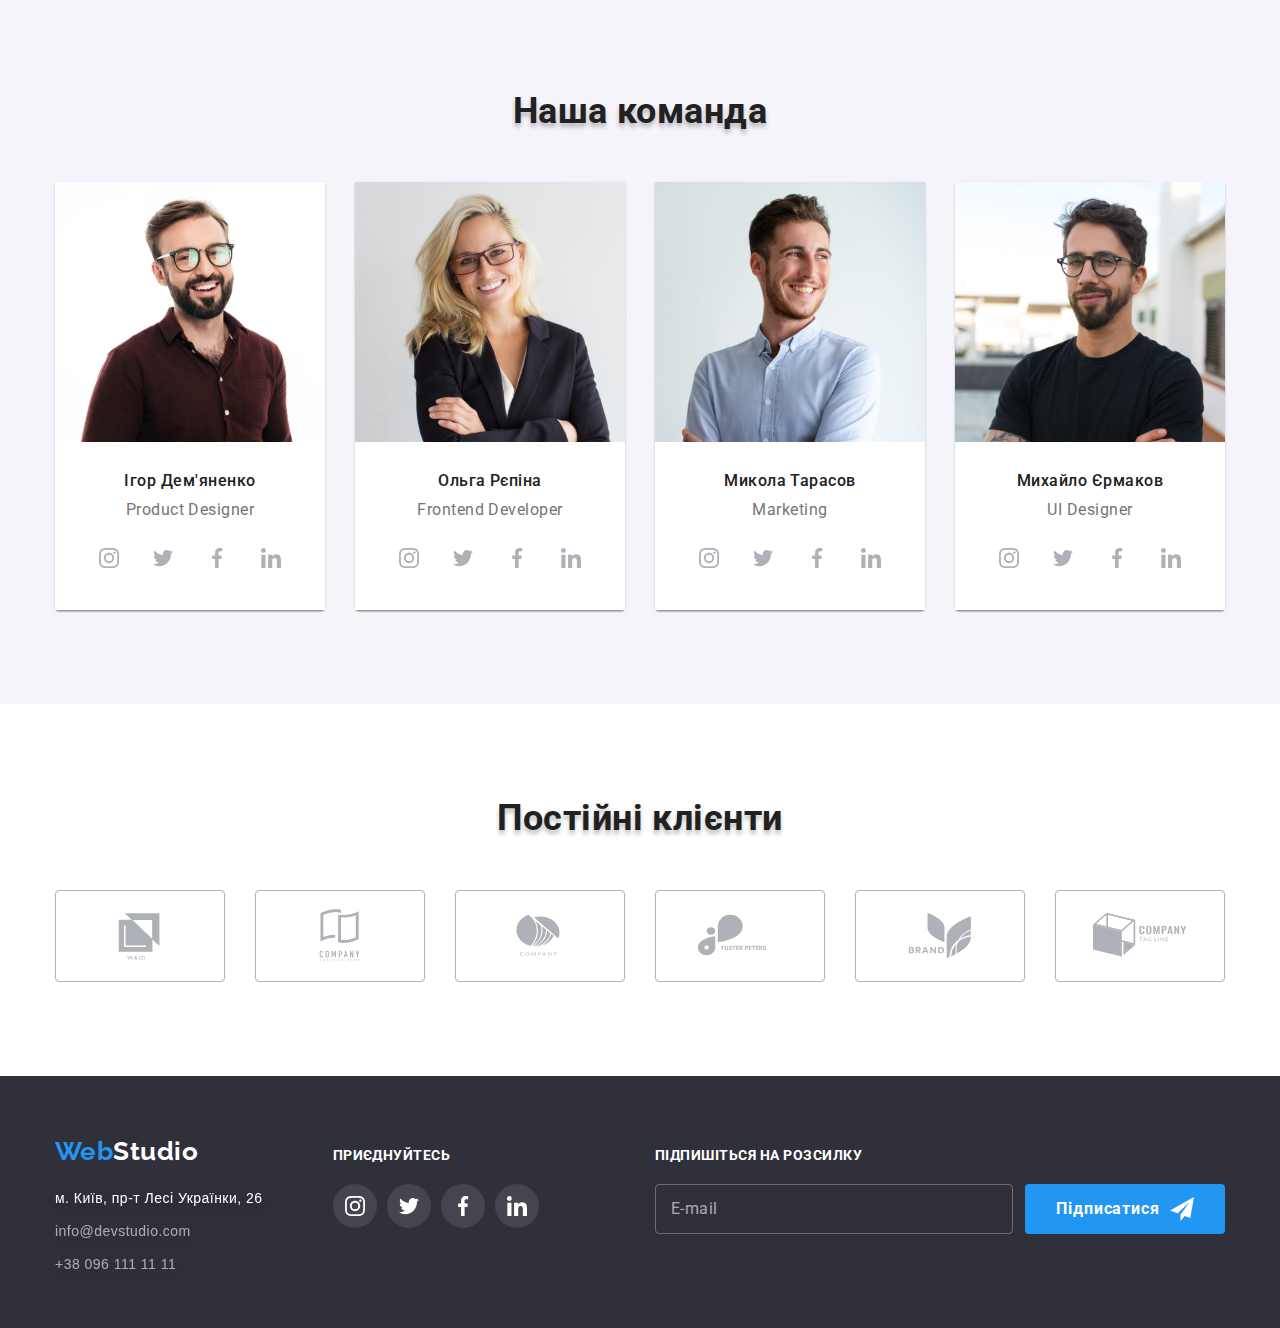
==== commit aef89460: "html" ====
--- a/index.html
+++ b/index.html
@@ -47,9 +47,7 @@
                             <use  href="./images/icons.svg#icon-close"> </use>
                         </svg> </button>
                         <form>
-                        <div class="modal-form">
                             <strong class="form-title"> Залиште свої дані, ми вам передзвонимо </strong>
-                            
                             <ul class="inputs-modal">
                            
                                 <li class="modal-list">
@@ -83,27 +81,22 @@
                                     <label for="comment" class="form-label form-label-comment unselected"> Коментар </label>
                                     <textarea class="form-comment" name="comment" id="comment" placeholder="Введіть текст" ></textarea>
                                 </li> 
+                            </ul>
 
                                 <div class="form-checkbox">
                                     <label  class="modal-checkbox unselected" for="policy">
-                                    <input type="checkbox" name="checkbox" value="checkbox" id="policy" class="checkbox" />
-                                    <span class="checkbox-svg">  
-                                            <svg class="checkbox-icon">
-                                                <use href="./images/icons.svg#icon-icon-check"></use>
-                                            </svg> 
-                                    </span>
-                                    Погоджуюся з розсилкою та приймаю 
-                                    <a class="list checkbox-link" href=""> Умови договору </a>
+                                        <input type="checkbox" name="checkbox" value="checkbox" id="policy" class="checkbox" />
+                                            <span class="checkbox-svg">  
+                                                <svg class="checkbox-icon">
+                                                    <use href="./images/icons.svg#icon-icon-check"></use>
+                                                </svg> 
+                                            </span> Погоджуюся з розсилкою та приймаю 
+                                        <a class="list checkbox-link" href=""> Умови договору </a>
                                     </label> 
-                                    
-                                </div>
-                              
-
-                                <button type="submit" class="second-hero-button">Відправити </button>
-                                
-                            </ul>
+                                    <button type="submit" class="second-hero-button">Відправити </button>
+                                </div> 
                         </form>
-                        </div>
+                        
                     
                     </div>
                 </div>
@@ -449,13 +442,15 @@
     <!-- form -->
     <div class="footer-form"> 
         <strong class="footer-title"> Підпишіться на розсилку </strong>
-        <div class="footer-send-item">
-            <input type="email" name="mail"  id="mail" class="footer-input" placeholder=" "/>  
-            <label for="mail" class="footer-label"> E-mail </label>
-            <button class="button-footer" type="submit"> Підписатися <svg class="footer-send-icon">
-                <use href="./images/icons.svg#icon-send"></use>
-            </svg> </button>
-         </div>
+        <form>
+            <div class="footer-send-item">
+                <input type="email" name="mail"  id="mail" class="footer-input" placeholder=" "/>  
+                <label for="mail" class="footer-label"> E-mail </label>
+                <button class="button-footer" type="submit"> Підписатися <svg class="footer-send-icon">
+                    <use href="./images/icons.svg#icon-send"></use>
+                </svg> </button>
+             </div>
+        </form>
     </div>
     
 </div>
--- a/css/styles.css
+++ b/css/styles.css
@@ -712,7 +712,7 @@
 }
 
 .footer-form {
-    margin-left: 93px;
+margin-left: auto;
     
 }
 
@@ -773,7 +773,8 @@
 }
 
 .footer-send-item input {
-    width: 350px;
+    width: 358px;
+    height: 50px;
     padding-left: 16px;
     padding-top: 15px;
     padding-bottom: 15px;
@@ -804,7 +805,7 @@
 
 .footer-input:focus {
     outline: none;
-    border: 1px solid var(--accent-color);
+    border: 1px solid var(--white-color);
 
     transition: border 250ms cubic-bezier(0.4, 0, 0.2, 1);
 }
@@ -814,6 +815,7 @@
     font-family: Robota, sans-serif;
     font-weight: 400;
     line-height: 1.71;
+
 }
 
 .footer {
